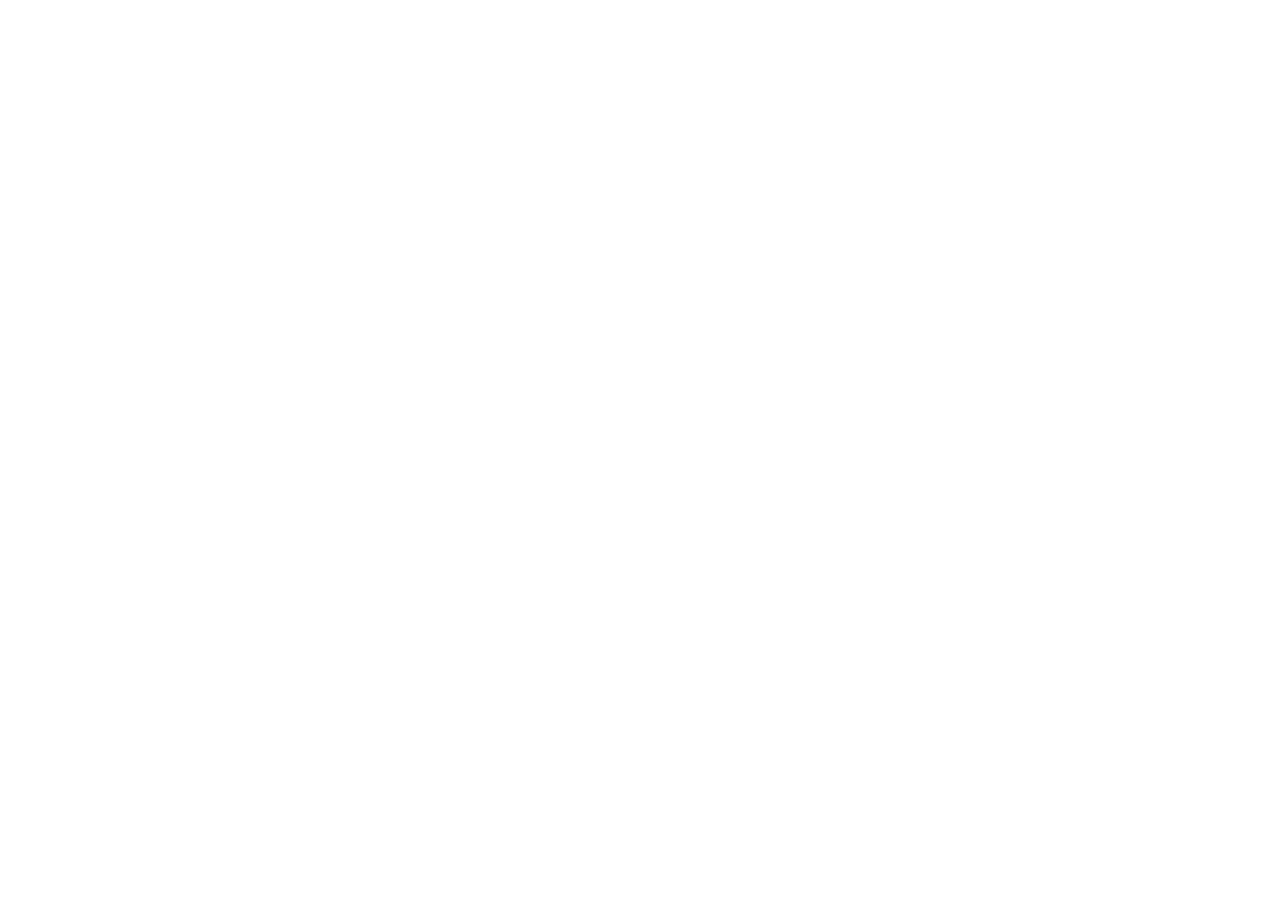
==== day-3/exercise-two/index.html @ 15313296 "add: adding some folder structure" ====
<!DOCTYPE html>
<html lang="en">
  <head>
    <meta charset="UTF-8" />
    <meta name="viewport" content="width=device-width, initial-scale=1.0" />
    <title>Prada</title>

    <!-- Import google fonts -->
    <link rel="preconnect" href="https://fonts.googleapis.com" />
    <link rel="preconnect" href="https://fonts.gstatic.com" crossorigin />
    <link
      href="https://fonts.googleapis.com/css2?family=Open+Sans:ital,wght@0,300..800;1,300..800&display=swap"
      rel="stylesheet"
    />
  </head>
  <body></body>
</html>
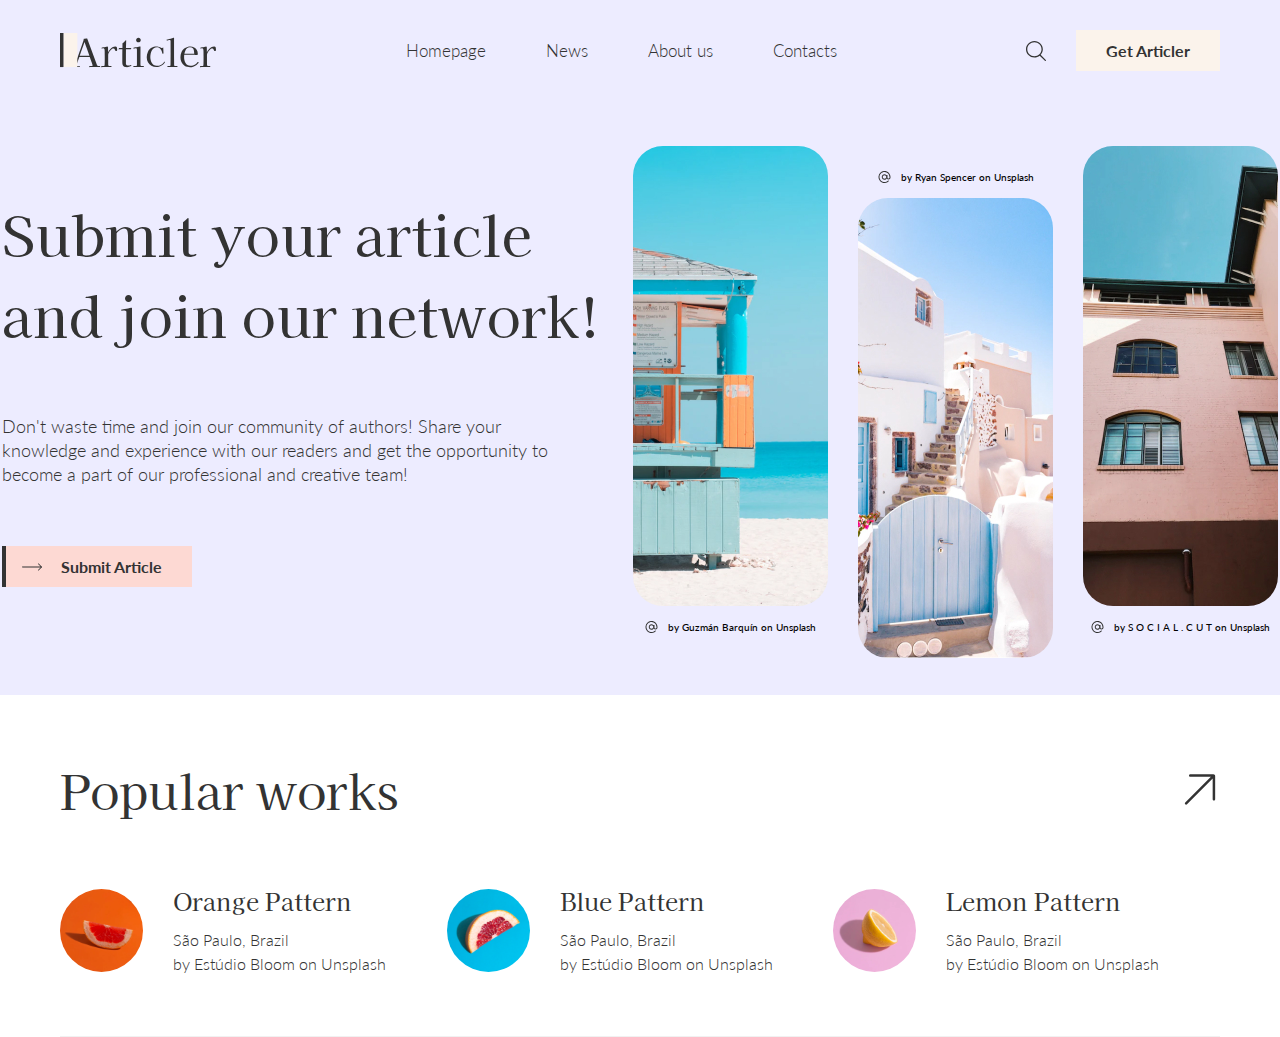
==== commit 54b6f64c: "add: adding layouting for popular works" ====
--- a/day-3/exercise-two/index.html
+++ b/day-3/exercise-two/index.html
@@ -3,15 +3,146 @@
   <head>
     <meta charset="UTF-8" />
     <meta name="viewport" content="width=device-width, initial-scale=1.0" />
-    <title>Prada</title>
+    <title>Articler</title>
+    <link rel="icon" type="image/x-icon" href="./assets/images/logo.svg" />
 
     <!-- Import google fonts -->
+    <!-- Lato Font -->
     <link rel="preconnect" href="https://fonts.googleapis.com" />
     <link rel="preconnect" href="https://fonts.gstatic.com" crossorigin />
     <link
-      href="https://fonts.googleapis.com/css2?family=Open+Sans:ital,wght@0,300..800;1,300..800&display=swap"
+      href="https://fonts.googleapis.com/css2?family=Lato:wght@100;300;400;700;900&display=swap"
       rel="stylesheet"
     />
+    <!-- Kaisei Decol font -->
+    <link rel="preconnect" href="https://fonts.googleapis.com" />
+    <link rel="preconnect" href="https://fonts.gstatic.com" crossorigin />
+    <link
+      href="https://fonts.googleapis.com/css2?family=Kaisei+Decol:wght@400;700&display=swap"
+      rel="stylesheet"
+    />
+
+    <!-- Import style css -->
+    <link rel="stylesheet" href="./styles/general.css" />
+    <link rel="stylesheet" href="./styles/header.css" />
+    <link rel="stylesheet" href="./styles/hero.css" />
+    <link rel="stylesheet" href="./styles/popular-works.css" />
   </head>
-  <body></body>
+  <body>
+    <header>
+      <nav class="header-navigation">
+        <img
+          class="header-logo"
+          src="./assets/images/logo.svg"
+          alt="Logo image"
+        />
+        <div class="header-menu">
+          <a href="#">Homepage</a>
+          <a href="#">News</a>
+          <a href="#">About us</a>
+          <a href="#">Contacts</a>
+        </div>
+        <div class="header-action">
+          <img src="./assets/icons/search.svg" alt="search icon" />
+          <button>Get Articler</button>
+        </div>
+      </nav>
+    </header>
+    <main>
+      <section class="hero">
+        <div class="hero-container-left">
+          <h1>Submit your article and join our network!</h1>
+          <p>
+            Don't waste time and join our community of authors! Share your
+            knowledge and experience with our readers and get the opportunity to
+            become a part of our professional and creative team!
+          </p>
+          <div class="hero-cta">
+            <img src="./assets/icons/right-arrow.svg" alt="right arrow icon" />
+            <button>Submit Article</button>
+          </div>
+        </div>
+        <div class="hero-container-right">
+          <div class="hero-image">
+            <img
+              class="img-display"
+              src="./assets/images/hero-img-1.jpg"
+              alt="hero image 1"
+            />
+            <div class="img-author">
+              <img src="./assets/icons/at.svg" alt="@ icon" />
+              <span>by Guzmán Barquín on Unsplash</span>
+            </div>
+          </div>
+          <div class="hero-image">
+            <img
+              class="img-display"
+              src="./assets/images/hero-img-2.jpg"
+              alt="hero image 2"
+            />
+            <div class="img-author">
+              <img src="./assets/icons/at.svg" alt="@ icon" />
+              <span>by Ryan Spencer on Unsplash</span>
+            </div>
+          </div>
+          <div class="hero-image">
+            <img
+              class="img-display"
+              src="./assets/images/hero-img-3.jpg"
+              alt="hero image 3"
+            />
+            <div class="img-author">
+              <img src="./assets/icons/at.svg" alt="@ icon" />
+              <span> by S O C I A L . C U T on Unsplash</span>
+            </div>
+          </div>
+        </div>
+      </section>
+      <section class="popular-work">
+        <div class="header-title">
+          <h1>Popular works</h1>
+          <img
+            src="./assets/icons/up-right-arrow.svg"
+            alt="up right arrow icon"
+          />
+        </div>
+        <div class="header-type">
+          <div class="type">
+            <img
+              src="./assets/icons/orange-pattern.svg"
+              alt="orange pattern image"
+            />
+            <div class="type-description">
+              <h1>Orange Pattern</h1>
+              <span>São Paulo, Brazil</span>
+              <span>by Estúdio Bloom on Unsplash</span>
+            </div>
+          </div>
+          <div class="type">
+            <img
+              src="./assets/icons/blue-pattern.svg"
+              alt="blue pattern image"
+            />
+            <div class="type-description">
+              <h1>Blue Pattern</h1>
+              <span>São Paulo, Brazil</span>
+              <span>by Estúdio Bloom on Unsplash</span>
+            </div>
+          </div>
+          <div class="type">
+            <img
+              src="./assets/icons/lemon-pattern.svg"
+              alt="lemon pattern image"
+            />
+            <div class="type-description">
+              <h1>Lemon Pattern</h1>
+              <span>São Paulo, Brazil</span>
+              <span>by Estúdio Bloom on Unsplash</span>
+            </div>
+          </div>
+        </div>
+        <div class="divider"></div>
+      </section>
+    </main>
+  </body>
 </html>
--- a/day-3/exercise-two/styles/general.css
+++ b/day-3/exercise-two/styles/general.css
@@ -0,0 +1,11 @@
+body {
+  margin: 0;
+  padding: 0;
+}
+
+h1,
+p,
+span {
+  padding: 0;
+  margin: 0;
+}
--- a/day-3/exercise-two/styles/header.css
+++ b/day-3/exercise-two/styles/header.css
@@ -0,0 +1,60 @@
+header {
+  background-color: #edecff;
+}
+
+.header-navigation {
+  display: flex;
+  flex-direction: row;
+  justify-content: space-between;
+  align-items: center;
+
+  padding: 30px 60px;
+}
+
+.header-menu {
+  display: flex;
+  align-items: center;
+  column-gap: 60px;
+}
+
+.header-menu a {
+  font-family: Lato;
+  font-size: 17px;
+  font-weight: 300;
+  line-height: 19px;
+  color: #333333;
+  text-decoration: none;
+}
+
+.header-menu a:hover {
+  font-weight: 400;
+}
+
+.header-action {
+  display: flex;
+  align-items: center;
+  column-gap: 30px;
+}
+
+.header-action img {
+  height: 20px;
+  width: 20px;
+  cursor: pointer;
+}
+
+.header-action button {
+  font-family: Lato;
+  font-weight: 700;
+  font-size: 16px;
+  line-height: 19px;
+  text-align: center;
+  color: #333333;
+  padding: 11px 30px;
+  background-color: #fbf3eb;
+  border: none;
+  cursor: pointer;
+}
+
+.header-action button:hover {
+  background-color: rgba(253, 219, 219, 0.9);
+}
--- a/day-3/exercise-two/styles/hero.css
+++ b/day-3/exercise-two/styles/hero.css
@@ -0,0 +1,102 @@
+.hero {
+  display: flex;
+  align-items: center;
+  justify-content: space-evenly;
+  column-gap: 30px;
+  background-color: #edecff;
+  padding: 20px 0 37px 0;
+}
+
+.hero-container-left {
+  display: flex;
+  flex-direction: column;
+  row-gap: 60px;
+  column-gap: 60px;
+}
+
+.hero-container-left h1 {
+  font-family: Kaisei Decol;
+  width: 600px;
+  font-size: 56px;
+  font-weight: 400;
+  line-height: 81px;
+  color: #333333;
+}
+
+.hero-container-left p {
+  width: 550px;
+  font-family: Lato;
+  font-weight: 300;
+  font-size: 18px;
+  line-height: 24px;
+  color: #333333;
+}
+
+.hero-cta button {
+  font-family: Lato;
+  font-size: 16px;
+  line-height: 19px;
+  font-weight: 700;
+  color: #333333;
+  padding: 11px 30px 11px 55px;
+  background-color: #fdd9d3;
+  border: none;
+  border-left: 4px solid #333333;
+  cursor: pointer;
+}
+
+.hero-cta button:hover {
+  background-color: rgba(253, 219, 219, 0.9);
+}
+
+.hero-cta {
+  position: relative;
+}
+
+.hero-cta img {
+  position: absolute;
+  top: 11px;
+  left: 20px;
+
+  height: 20px;
+  width: 20px;
+}
+
+.hero-container-right {
+  display: flex;
+  align-items: center;
+  column-gap: 30px;
+}
+
+.hero-image {
+  display: flex;
+  flex-direction: column;
+  row-gap: 15px;
+}
+
+.hero-image .img-display {
+  width: 195px;
+  height: 460px;
+  object-fit: cover;
+  border-radius: 30px;
+}
+
+.hero-image .img-author {
+  font-family: Lato;
+  font-weight: 500;
+  font-size: 10px;
+  line-height: 12px;
+
+  display: flex;
+  align-items: center;
+  justify-content: center;
+  column-gap: 10px;
+}
+
+.hero-image:nth-child(even) {
+  display: flex;
+  align-items: center;
+  flex-direction: column-reverse;
+  margin-top: 50px;
+  column-gap: 30px;
+}
--- a/day-3/exercise-two/styles/popular-works.css
+++ b/day-3/exercise-two/styles/popular-works.css
@@ -0,0 +1,61 @@
+.popular-work {
+  display: flex;
+  flex-direction: column;
+  row-gap: 60px;
+}
+
+.header-title {
+  display: flex;
+  justify-content: space-between;
+  margin: 60px 60px 0 60px;
+}
+
+.header-title h1 {
+  font-family: Kaisei Decol;
+  font-size: 48px;
+  font-weight: 400;
+  line-height: 69px;
+  color: #333333;
+}
+
+.header-type {
+  margin: 0 60px;
+  display: grid;
+  align-items: center;
+  grid-template-columns: repeat(3, 1fr);
+}
+
+.header-type .type {
+  display: flex;
+  flex-direction: row;
+  align-items: center;
+  column-gap: 30px;
+}
+
+.type-description {
+  display: flex;
+  flex-direction: column;
+  align-items: start;
+}
+
+.type-description h1 {
+  font-family: Kaisei Decol;
+  font-size: 24px;
+  font-weight: 400;
+  line-height: 34px;
+  color: #333333;
+  margin-bottom: 10px;
+}
+
+.type-description span {
+  font-family: Lato;
+  font-size: 16px;
+  font-weight: 300;
+  line-height: 24px;
+  color: #333333;
+}
+
+.divider {
+  border-top: 1px solid #f1f1f1;
+  margin: 0 60px;
+}
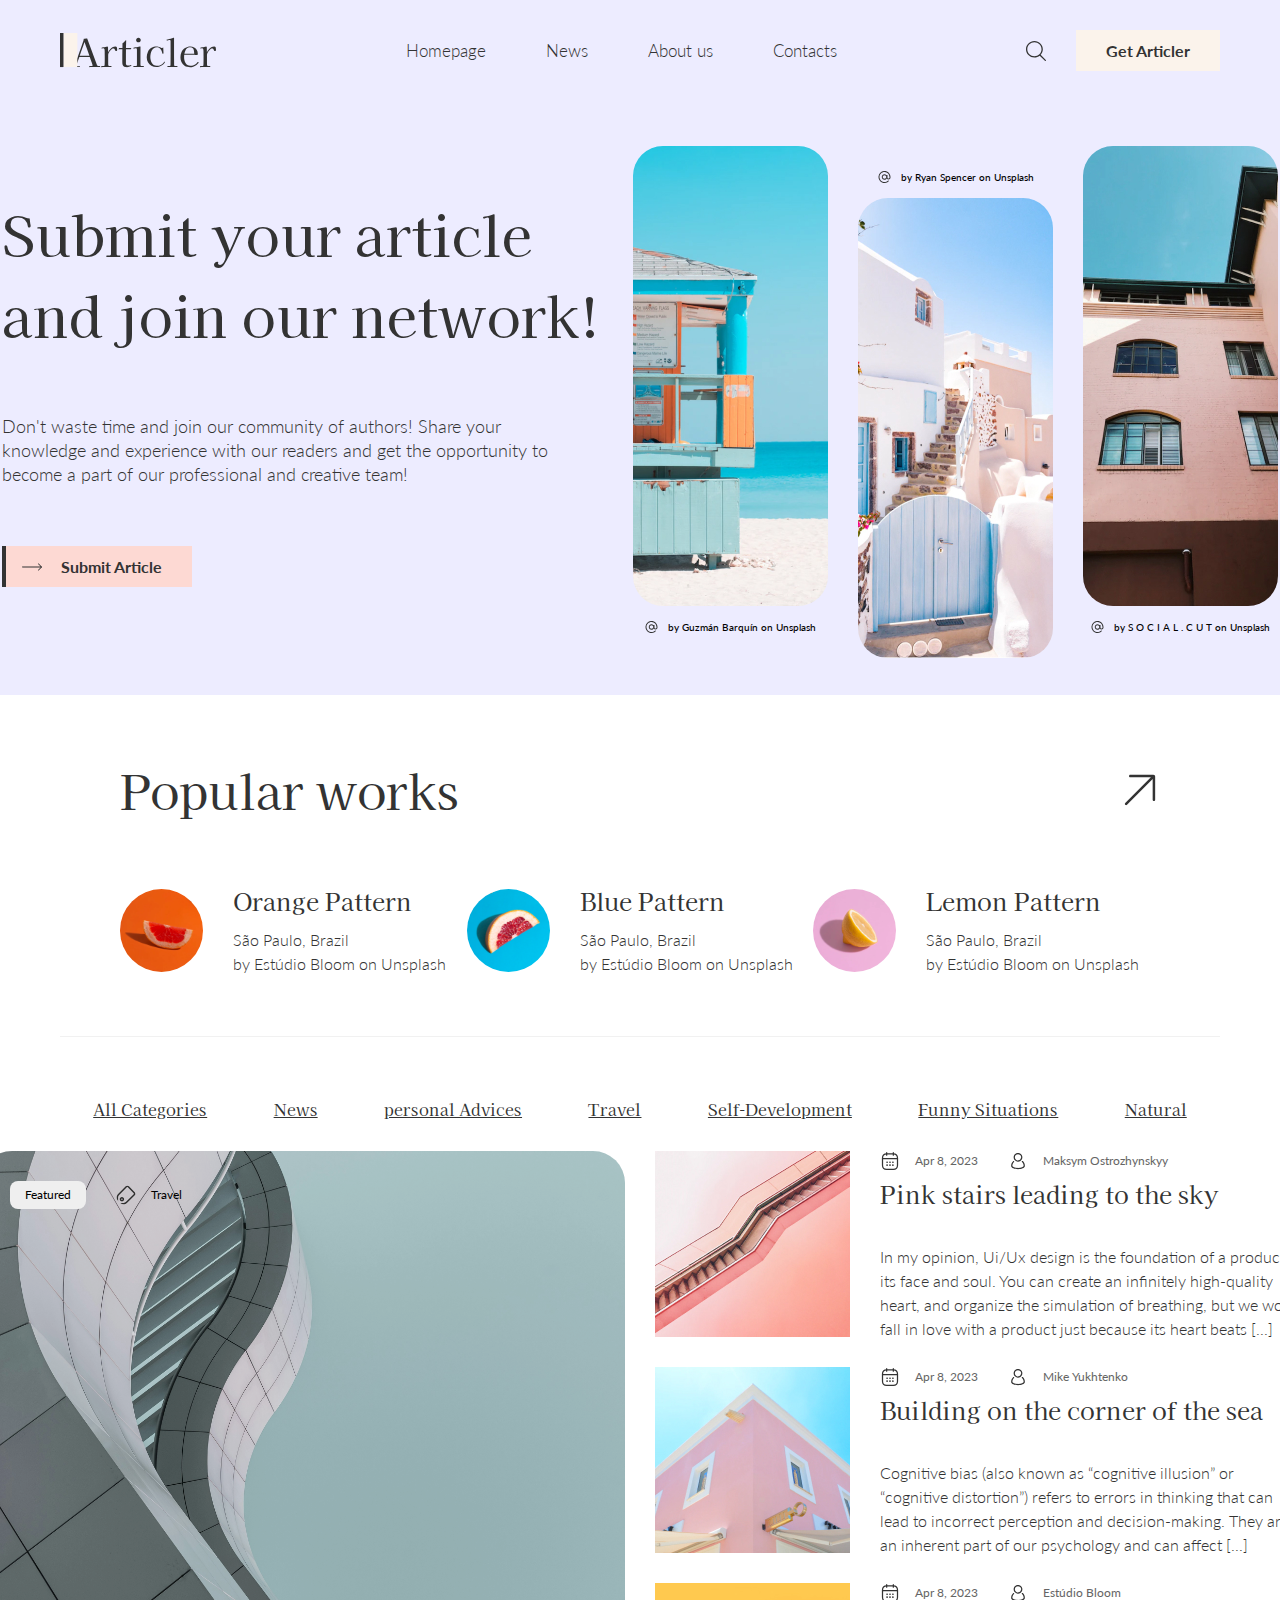
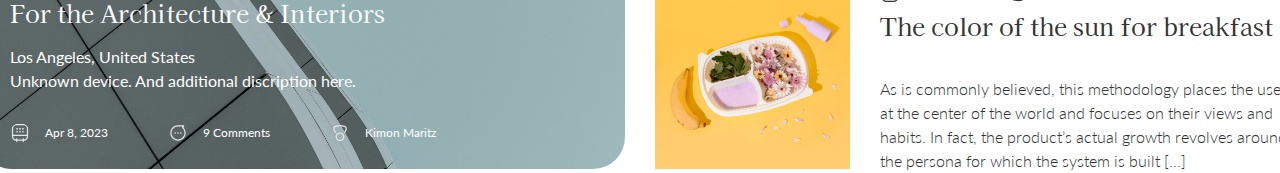
==== commit d8936022: "add: add new layout for popular works" ====
--- a/day-3/exercise-two/index.html
+++ b/day-3/exercise-two/index.html
@@ -27,6 +27,7 @@
     <link rel="stylesheet" href="./styles/header.css" />
     <link rel="stylesheet" href="./styles/hero.css" />
     <link rel="stylesheet" href="./styles/popular-works.css" />
+    <link rel="stylesheet" href="./styles/articles.css" />
   </head>
   <body>
     <header>
@@ -142,6 +143,170 @@
           </div>
         </div>
         <div class="divider"></div>
+        <div class="articles-categories">
+          <nav class="article-navigation">
+            <a href="#">All Categories</a>
+            <a href="#">News</a>
+            <a href="#">personal Advices</a>
+            <a href="#">Travel</a>
+            <a href="#">Self-Development</a>
+            <a href="#">Funny Situations</a>
+            <a href="#">Natural</a>
+          </nav>
+          <div class="main-article-wrapper">
+            <div class="article-details">
+              <img
+                src="./assets/images/main-article-img.jpg"
+                alt="article image"
+              />
+              <div class="article-tag">
+                <button class="tag-active">Featured</button>
+                <div class="tag-nonactive">
+                  <img src="./assets/icons/tag.svg" alt="tag icon" />
+                  <span>Travel</span>
+                </div>
+              </div>
+              <div class="article-info">
+                <div class="top">
+                  <h1>For the Architecture & Interiors</h1>
+                </div>
+                <div class="middle">
+                  <p>Los Angeles, United States</p>
+                  <p>Unknown device. And additional discription here.</p>
+                </div>
+                <div class="bottom">
+                  <div class="date-info">
+                    <img
+                      src="./assets/icons/calendar.svg"
+                      alt="calendar icon"
+                    />
+                    <span>Apr 8, 2023</span>
+                  </div>
+                  <div class="comments-info">
+                    <img src="./assets/icons/comment.svg" alt="comment icon" />
+                    <span>9 Comments</span>
+                  </div>
+                  <div class="author-info">
+                    <img src="./assets/icons/account.svg" alt="account icon" />
+                    <span>Kimon Maritz</span>
+                  </div>
+                </div>
+              </div>
+            </div>
+
+            <!-- Grid article lists -->
+            <div class="article-grid-lists">
+              <div class="article-grid">
+                <div class="article-grid-img">
+                  <img
+                    src="./assets/images/grid-list-1.jpg"
+                    alt="grid image 1"
+                  />
+                </div>
+                <div class="article-grid-details">
+                  <div class="top">
+                    <div class="top-info">
+                      <div class="top-info-date">
+                        <img
+                          src="./assets/icons/calendar-black.svg"
+                          alt="calendar black icon"
+                        />
+                        <span>Apr 8, 2023</span>
+                      </div>
+                      <div class="top-info-author">
+                        <img
+                          src="./assets/icons/account-black.svg"
+                          alt="account black icon"
+                        />
+                        <span>Maksym Ostrozhynskyy</span>
+                      </div>
+                    </div>
+                    <h1>Pink stairs leading to the sky</h1>
+                  </div>
+                  <p class="bottom">
+                    In my opinion, Ui/Ux design is the foundation of a product,
+                    its face and soul. You can create an infinitely high-quality
+                    heart, and organize the simulation of breathing, but we
+                    won’t fall in love with a product just because its heart
+                    beats [...]
+                  </p>
+                </div>
+              </div>
+
+              <div class="article-grid">
+                <div class="article-grid-img">
+                  <img
+                    src="./assets/images/grid-list-2.jpg"
+                    alt="grid image 2"
+                  />
+                </div>
+                <div class="article-grid-details">
+                  <div class="top">
+                    <div class="top-info">
+                      <div class="top-info-date">
+                        <img
+                          src="./assets/icons/calendar-black.svg"
+                          alt="calendar black icon"
+                        />
+                        <span>Apr 8, 2023</span>
+                      </div>
+                      <div class="top-info-author">
+                        <img
+                          src="./assets/icons/account-black.svg"
+                          alt="account black icon"
+                        />
+                        <span>Mike Yukhtenko</span>
+                      </div>
+                    </div>
+                    <h1>Building on the corner of the sea</h1>
+                  </div>
+                  <p class="bottom">
+                    Cognitive bias (also known as “cognitive illusion” or
+                    “cognitive distortion”) refers to errors in thinking that
+                    can lead to incorrect perception and decision-making. They
+                    are an inherent part of our psychology and can affect [...]
+                  </p>
+                </div>
+              </div>
+
+              <div class="article-grid">
+                <div class="article-grid-img">
+                  <img
+                    src="./assets/images/grid-list-3.jpg"
+                    alt="grid image 3"
+                  />
+                </div>
+                <div class="article-grid-details">
+                  <div class="top">
+                    <div class="top-info">
+                      <div class="top-info-date">
+                        <img
+                          src="./assets/icons/calendar-black.svg"
+                          alt="calendar black icon"
+                        />
+                        <span>Apr 8, 2023</span>
+                      </div>
+                      <div class="top-info-author">
+                        <img
+                          src="./assets/icons/account-black.svg"
+                          alt="account black icon"
+                        />
+                        <span>Estúdio Bloom</span>
+                      </div>
+                    </div>
+                    <h1>The color of the sun for breakfast</h1>
+                  </div>
+                  <p class="bottom">
+                    As is commonly believed, this methodology places the user at
+                    the center of the world and focuses on their views and
+                    habits. In fact, the product’s actual growth revolves around
+                    the persona for which the system is built [...]
+                  </p>
+                </div>
+              </div>
+            </div>
+          </div>
+        </div>
       </section>
     </main>
   </body>
--- a/day-3/exercise-two/styles/popular-works.css
+++ b/day-3/exercise-two/styles/popular-works.css
@@ -6,8 +6,9 @@
 
 .header-title {
   display: flex;
+  align-items: center;
   justify-content: space-between;
-  margin: 60px 60px 0 60px;
+  margin: 60px 120px 0 120px;
 }
 
 .header-title h1 {
@@ -23,6 +24,7 @@
   display: grid;
   align-items: center;
   grid-template-columns: repeat(3, 1fr);
+  margin: 0 120px;
 }
 
 .header-type .type {
--- a/day-3/exercise-two/styles/articles.css
+++ b/day-3/exercise-two/styles/articles.css
@@ -0,0 +1,219 @@
+.articles-categories {
+  display: flex;
+  flex-direction: column;
+  align-items: center;
+  row-gap: 30px;
+  margin: 0 60px;
+}
+
+.article-navigation {
+  width: 100%;
+  display: flex;
+  justify-content: space-around;
+  align-items: center;
+}
+
+.article-navigation a {
+  font-family: Kaisei Decol;
+  font-size: 16px;
+  font-weight: 400;
+  line-height: 24px;
+  color: #333333;
+  text-decoration: underline;
+}
+
+/* Main article section */
+.main-article-wrapper {
+  position: relative;
+
+  display: grid;
+  grid-template-columns: repeat(2, 1fr);
+  column-gap: 30px;
+}
+
+.article-details img {
+  height: 618px;
+  width: 645px;
+  object-fit: cover;
+  border-radius: 32px;
+  filter: brightness(90%);
+
+  -webkit-transform: scale(-1);
+  transform: scale(-1);
+}
+
+.article-tag {
+  position: absolute;
+  top: 30px;
+  left: 30px;
+
+  display: flex;
+  align-items: center;
+  justify-content: start;
+  column-gap: 30px;
+}
+
+.tag-active {
+  font-family: Lato;
+  font-size: 12px;
+  line-height: 18px;
+  font-weight: 400;
+  color: #000000;
+  padding: 5px 15px;
+  border-radius: 8px;
+  border: none;
+}
+
+.tag-nonactive {
+  display: flex;
+  align-items: center;
+  justify-content: center;
+  column-gap: 15px;
+}
+
+.tag-nonactive img {
+  height: 20px;
+  width: 20px;
+}
+
+.tag-nonactive span {
+  font-family: Lato;
+  font-size: 12px;
+  line-height: 18px;
+  font-weight: 400;
+  color: #000000;
+}
+
+.article-tag img {
+  height: 20px;
+  width: 20px;
+}
+
+/* article info */
+.article-info {
+  position: absolute;
+  bottom: 30px;
+  left: 30px;
+
+  display: flex;
+  flex-direction: column;
+}
+
+.top h1 {
+  font-family: Kaisei Decol;
+  font-size: 24px;
+  font-weight: 400;
+  line-height: 34px;
+  color: #ffffff;
+}
+
+.middle {
+  margin: 15px 0 30px 0;
+}
+
+.middle p {
+  font-family: Lato;
+  font-size: 16px;
+  font-weight: 400;
+  line-height: 24px;
+  color: #ffffff;
+}
+
+.bottom {
+  display: flex;
+  align-items: center;
+  justify-content: start;
+  column-gap: 60px;
+
+  font-family: Lato;
+  font-size: 12px;
+  line-height: 18px;
+  font-weight: 400;
+  color: #ffffff;
+}
+
+.date-info,
+.comments-info,
+.author-info {
+  display: flex;
+  align-items: center;
+  justify-content: center;
+  column-gap: 15px;
+}
+
+.bottom img {
+  height: 20px;
+  width: 20px;
+}
+
+/* article grid lists */
+.article-grid-lists {
+  display: flex;
+  flex-direction: column;
+  align-items: start;
+  justify-content: space-between;
+}
+
+.article-grid {
+  display: flex;
+  column-gap: 30px;
+  align-items: center;
+  justify-content: center;
+}
+
+.article-grid-details {
+  height: 100%;
+  display: flex;
+  flex-direction: column;
+  align-items: flex-start;
+  justify-content: space-between;
+}
+
+.article-grid-details .top {
+  display: flex;
+  flex-direction: column;
+  justify-content: start;
+  row-gap: 6px;
+}
+
+.article-grid-details .top h1 {
+  font-family: Kaisei Decol;
+  font-size: 24px;
+  font-weight: 400;
+  line-height: 34px;
+  color: #333333;
+}
+
+.top-info {
+  display: flex;
+  align-items: center;
+  justify-content: start;
+  column-gap: 30px;
+}
+
+.top-info img {
+  color: #000000;
+}
+
+.top-info-date,
+.top-info-author {
+  display: flex;
+  align-items: center;
+  justify-content: center;
+  column-gap: 15px;
+
+  font-family: Lato;
+  font-size: 12px;
+  font-weight: 400;
+  line-height: 18px;
+  color: #656565;
+}
+
+.article-grid-details .bottom {
+  font-family: Lato;
+  font-size: 16px;
+  line-height: 24px;
+  font-weight: 300;
+  color: #333333;
+  width: 420px;
+}
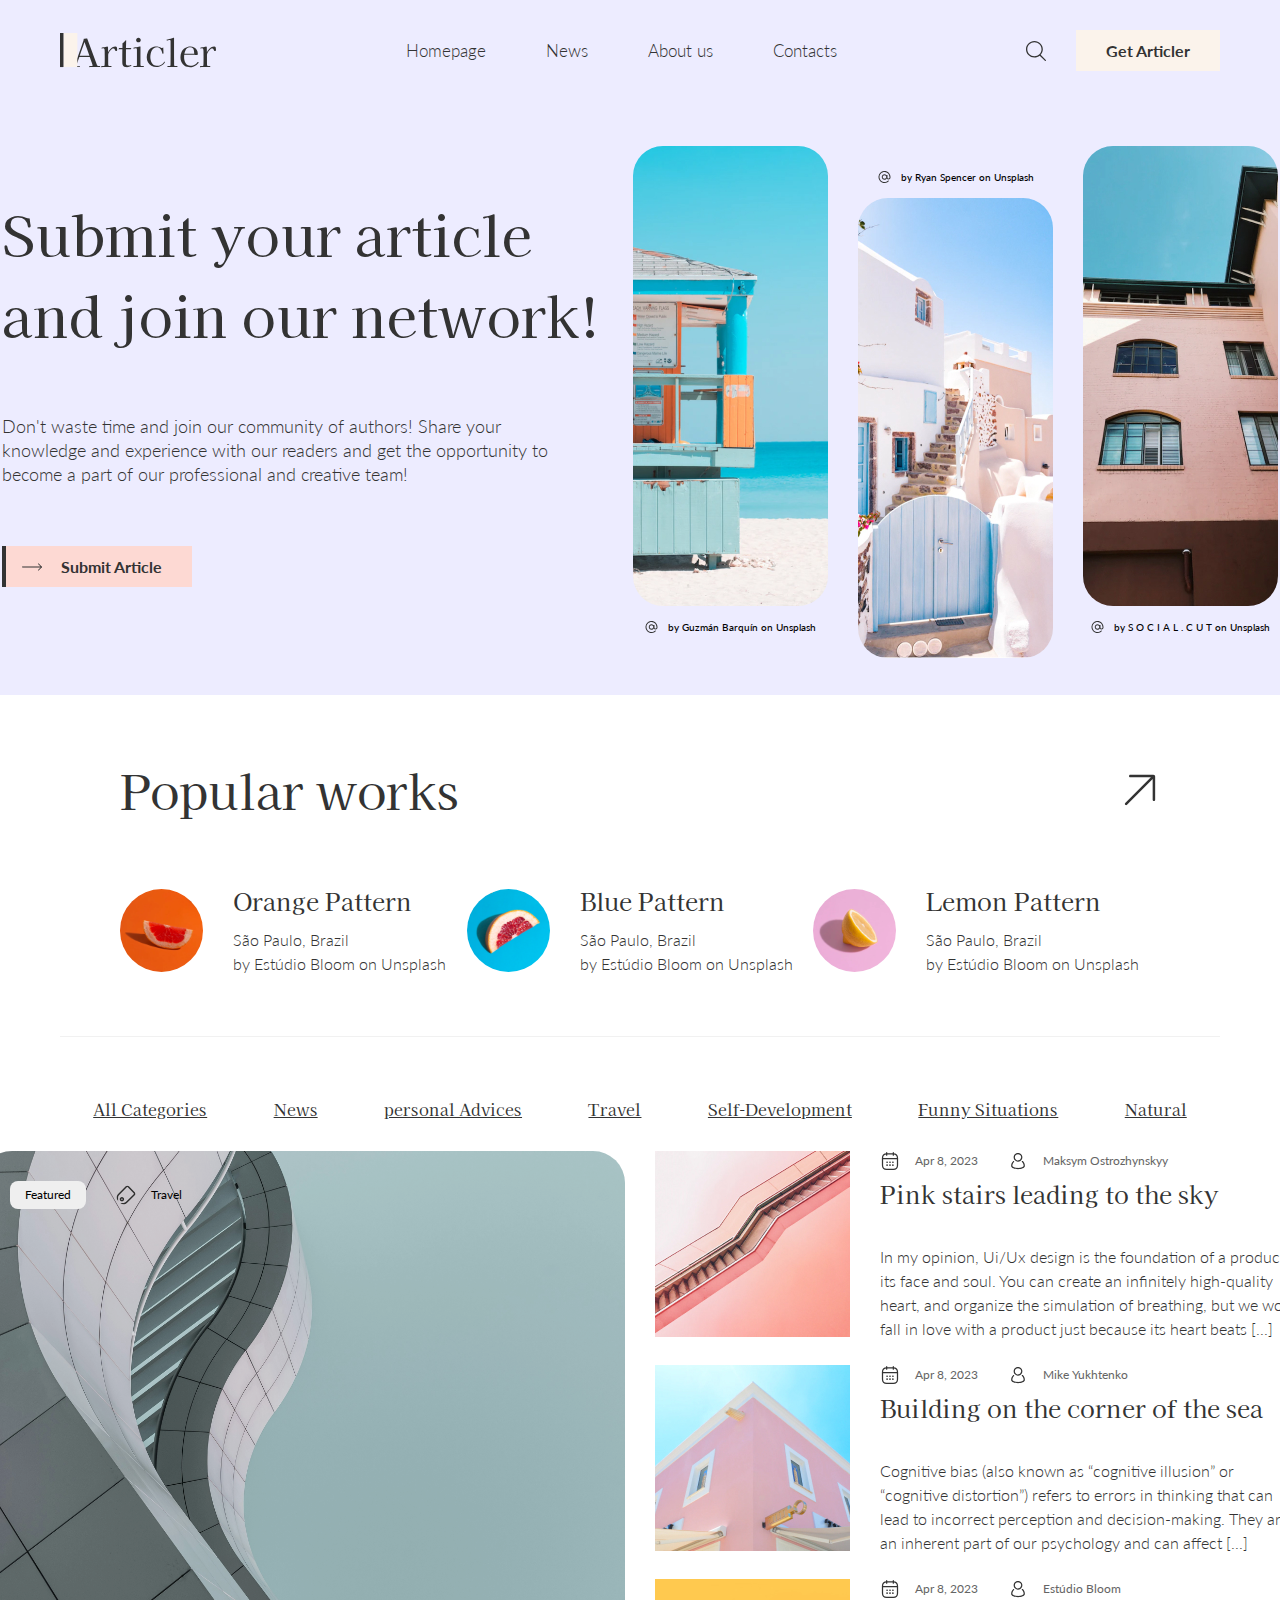
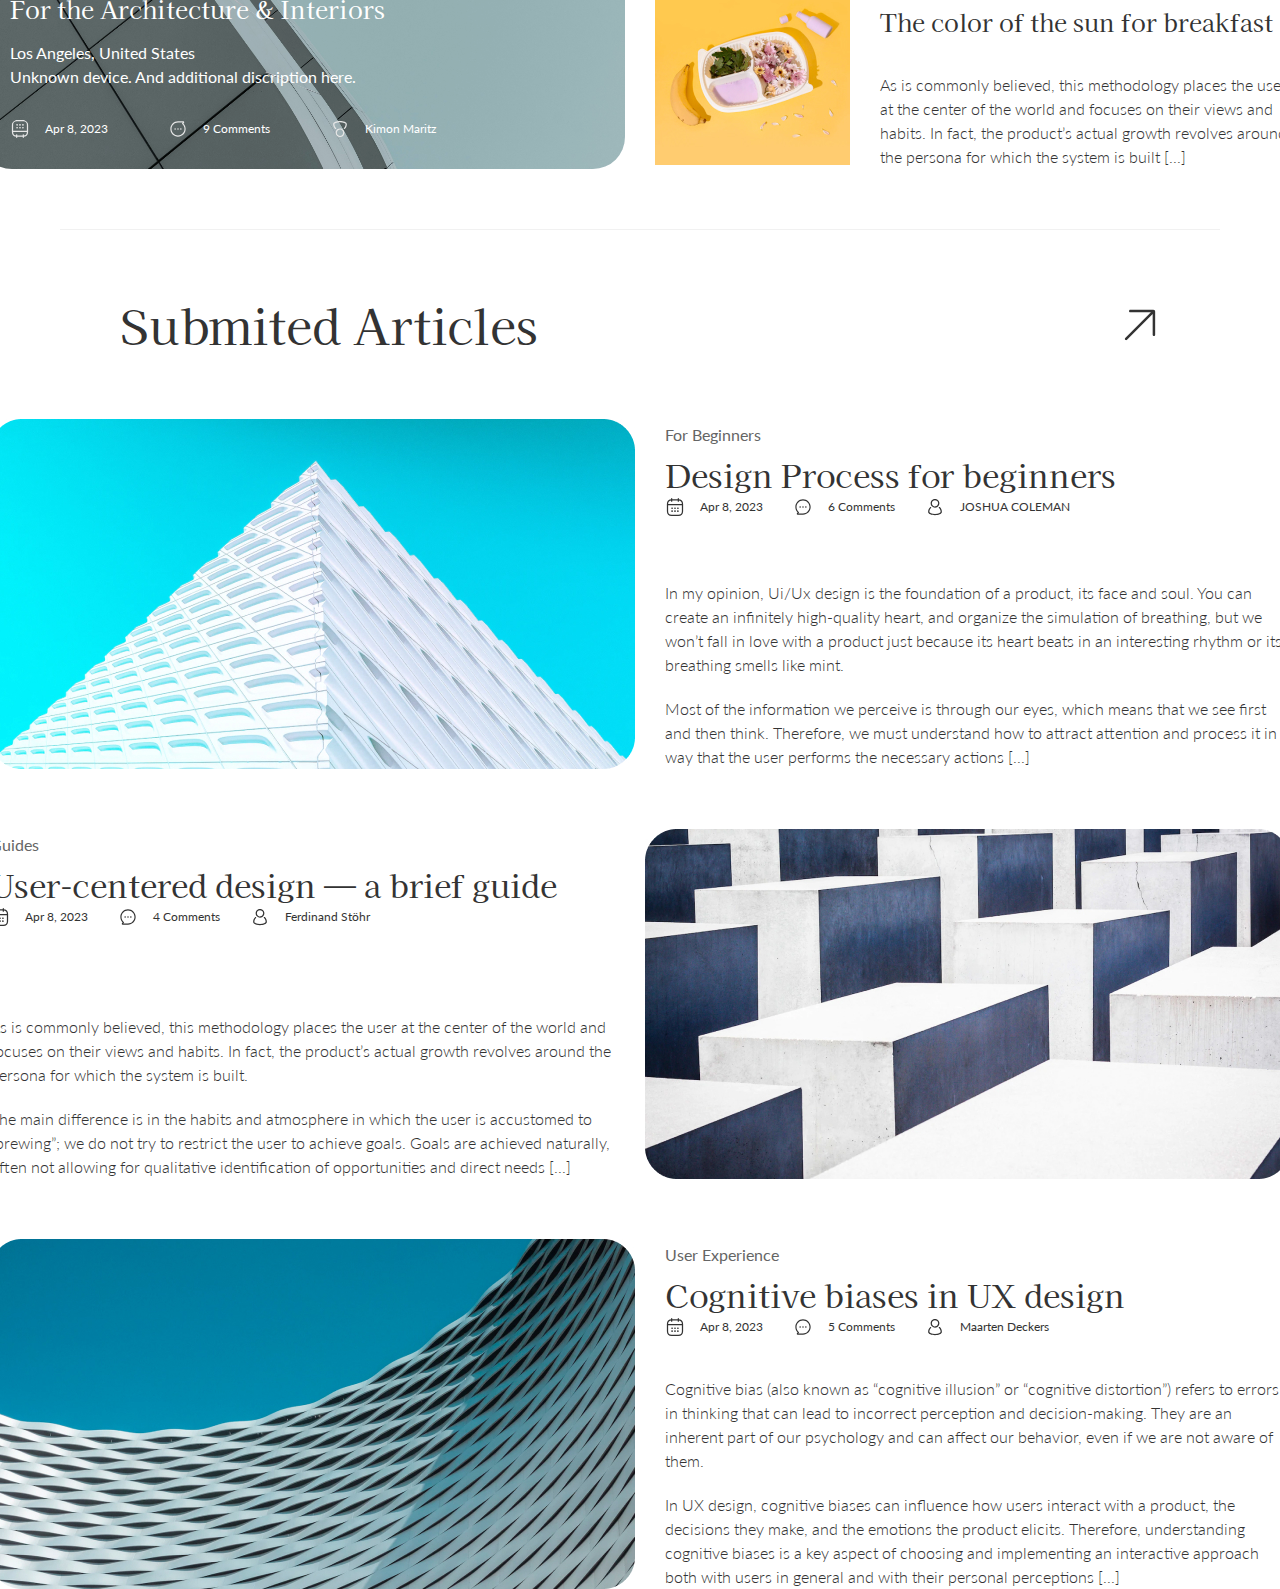
==== commit 00467e76: "add: adding submited articles layout" ====
--- a/day-3/exercise-two/index.html
+++ b/day-3/exercise-two/index.html
@@ -28,6 +28,7 @@
     <link rel="stylesheet" href="./styles/hero.css" />
     <link rel="stylesheet" href="./styles/popular-works.css" />
     <link rel="stylesheet" href="./styles/articles.css" />
+    <link rel="stylesheet" href="./styles/submited-articles.css" />
   </head>
   <body>
     <header>
@@ -307,6 +308,177 @@
             </div>
           </div>
         </div>
+
+        <!-- divider -->
+        <div class="divider"></div>
+      </section>
+
+      <!-- submited articles section -->
+      <section class="submited-articles">
+        <div class="submited-header">
+          <h1>Submited Articles</h1>
+          <img
+            src="./assets/icons/up-right-arrow.svg"
+            alt="up right arrow icon"
+          />
+        </div>
+        <div class="submited-articles-wrapper">
+          <div class="submited-grid-lists">
+            <img
+              class="submited-img"
+              src="./assets/images/big-card-image-2.jpg"
+              alt="big card img 1"
+            />
+            <div class="submited-grid-details-wrapper">
+              <div class="grid-details">
+                <span>For Beginners</span>
+                <h1>Design Process for beginners</h1>
+                <div class="grid-info">
+                  <div class="info-date">
+                    <img
+                      src="./assets/icons/calendar-black.svg"
+                      alt="calendar icon"
+                    />
+                    <span>Apr 8, 2023</span>
+                  </div>
+                  <div class="info-comments">
+                    <img
+                      src="./assets/icons/comment-black.svg"
+                      alt="calendar icon"
+                    />
+                    <span>6 Comments</span>
+                  </div>
+                  <div class="info-author">
+                    <img
+                      src="./assets/icons/account-black.svg"
+                      alt="calendar icon"
+                    />
+                    <span>JOSHUA COLEMAN</span>
+                  </div>
+                </div>
+              </div>
+              <div class="grid-description">
+                <p>
+                  In my opinion, Ui/Ux design is the foundation of a product,
+                  its face and soul. You can create an infinitely high-quality
+                  heart, and organize the simulation of breathing, but we won’t
+                  fall in love with a product just because its heart beats in an
+                  interesting rhythm or its breathing smells like mint.
+                </p>
+                <p>
+                  Most of the information we perceive is through our eyes, which
+                  means that we see first and then think. Therefore, we must
+                  understand how to attract attention and process it in a way
+                  that the user performs the necessary actions [...]
+                </p>
+              </div>
+            </div>
+          </div>
+          <div class="submited-grid-lists">
+            <img
+              class="submited-img"
+              src="./assets/images/big-card-image-3.jpg"
+              alt="big card img 2"
+            />
+            <div class="submited-grid-details-wrapper">
+              <div class="grid-details">
+                <span>Guides</span>
+                <h1>User-centered design — a brief guide</h1>
+                <div class="grid-info">
+                  <div class="info-date">
+                    <img
+                      src="./assets/icons/calendar-black.svg"
+                      alt="calendar icon"
+                    />
+                    <span>Apr 8, 2023</span>
+                  </div>
+                  <div class="info-comments">
+                    <img
+                      src="./assets/icons/comment-black.svg"
+                      alt="calendar icon"
+                    />
+                    <span>4 Comments</span>
+                  </div>
+                  <div class="info-author">
+                    <img
+                      src="./assets/icons/account-black.svg"
+                      alt="calendar icon"
+                    />
+                    <span>Ferdinand Stöhr</span>
+                  </div>
+                </div>
+              </div>
+              <div class="grid-description">
+                <p>
+                  As is commonly believed, this methodology places the user at
+                  the center of the world and focuses on their views and habits.
+                  In fact, the product’s actual growth revolves around the
+                  persona for which the system is built.
+                </p>
+                <p>
+                  The main difference is in the habits and atmosphere in which
+                  the user is accustomed to “brewing”; we do not try to restrict
+                  the user to achieve goals. Goals are achieved naturally, often
+                  not allowing for qualitative identification of opportunities
+                  and direct needs [...]
+                </p>
+              </div>
+            </div>
+          </div>
+          <div class="submited-grid-lists">
+            <img
+              class="submited-img"
+              src="./assets/images/big-card-image-4.jpg"
+              alt="big card img 3"
+            />
+            <div class="submited-grid-details-wrapper">
+              <div class="grid-details">
+                <span>User Experience</span>
+                <h1>Cognitive biases in UX design</h1>
+                <div class="grid-info">
+                  <div class="info-date">
+                    <img
+                      src="./assets/icons/calendar-black.svg"
+                      alt="calendar icon"
+                    />
+                    <span>Apr 8, 2023</span>
+                  </div>
+                  <div class="info-comments">
+                    <img
+                      src="./assets/icons/comment-black.svg"
+                      alt="calendar icon"
+                    />
+                    <span>5 Comments</span>
+                  </div>
+                  <div class="info-author">
+                    <img
+                      src="./assets/icons/account-black.svg"
+                      alt="calendar icon"
+                    />
+                    <span>Maarten Deckers</span>
+                  </div>
+                </div>
+              </div>
+              <div class="grid-description">
+                <p>
+                  Cognitive bias (also known as “cognitive illusion” or
+                  “cognitive distortion”) refers to errors in thinking that can
+                  lead to incorrect perception and decision-making. They are an
+                  inherent part of our psychology and can affect our behavior,
+                  even if we are not aware of them.
+                </p>
+                <p>
+                  In UX design, cognitive biases can influence how users
+                  interact with a product, the decisions they make, and the
+                  emotions the product elicits. Therefore, understanding
+                  cognitive biases is a key aspect of choosing and implementing
+                  an interactive approach both with users in general and with
+                  their personal perceptions [...]
+                </p>
+              </div>
+            </div>
+          </div>
+        </div>
       </section>
     </main>
   </body>
--- a/day-3/exercise-two/styles/articles.css
+++ b/day-3/exercise-two/styles/articles.css
@@ -24,11 +24,15 @@
 
 /* Main article section */
 .main-article-wrapper {
-  position: relative;
-
   display: grid;
   grid-template-columns: repeat(2, 1fr);
   column-gap: 30px;
+}
+
+.article-details {
+  position: relative;
+  display: flex;
+  justify-content: end;
 }
 
 .article-details img {
@@ -49,7 +53,7 @@
 
   display: flex;
   align-items: center;
-  justify-content: start;
+  justify-content: end;
   column-gap: 30px;
 }
 
--- a/day-3/exercise-two/styles/submited-articles.css
+++ b/day-3/exercise-two/styles/submited-articles.css
@@ -0,0 +1,122 @@
+.submited-articles {
+  display: flex;
+  flex-direction: column;
+  row-gap: 60px;
+}
+
+.submited-header {
+  display: flex;
+  align-items: center;
+  justify-content: space-between;
+  margin: 60px 120px 0 120px;
+}
+
+.submited-header h1 {
+  font-family: Kaisei Decol;
+  font-size: 48px;
+  font-weight: 400;
+  line-height: 69px;
+  color: #333333;
+}
+
+/* submited articles wrapper */
+.submited-articles-wrapper {
+  display: flex;
+  flex-direction: column;
+  align-items: center;
+  justify-content: space-evenly;
+  column-gap: 30px;
+  row-gap: 60px;
+}
+
+.submited-grid-lists {
+  display: grid;
+  grid-template-columns: repeat(2, 1fr);
+  grid-auto-flow: dense;
+  column-gap: 30px;
+}
+
+.submited-grid-lists:nth-child(even) {
+  display: flex;
+  flex-direction: row-reverse;
+}
+
+.submited-img {
+  width: 645px;
+  height: 350px;
+  object-fit: cover;
+}
+
+.grid-description {
+  display: flex;
+  flex-direction: column;
+  align-items: start;
+  row-gap: 20px;
+
+  width: 625px;
+  font-family: Lato;
+  font-size: 16px;
+  font-weight: 300;
+  line-height: 24px;
+  color: #333333;
+}
+
+.submited-grid-details-wrapper {
+  display: flex;
+  flex-direction: column;
+  align-items: start;
+  justify-content: space-between;
+}
+
+.grid-details span {
+  font-family: Lato;
+  font-size: 16px;
+  font-weight: 400;
+  line-height: 32px;
+  color: #656565;
+}
+
+.grid-details h1 {
+  font-family: Kaisei Decol;
+  font-size: 32px;
+  font-weight: 400;
+  line-height: 46px;
+  color: #333333;
+}
+
+.grid-info {
+  column-gap: 30px;
+}
+
+.grid-details .grid-info {
+  display: flex;
+  align-items: center;
+  justify-content: start;
+  margin-bottom: 10px;
+}
+
+.grid-info .info-date,
+.grid-info .info-comments,
+.grid-info .info-author {
+  display: flex;
+  align-items: center;
+  justify-content: center;
+  column-gap: 15px;
+}
+
+.grid-info .info-date img,
+.grid-info .info-comments img,
+.grid-info .info-author img {
+  height: 20px;
+  width: 20px;
+}
+
+.grid-info .info-date span,
+.grid-info .info-comments span,
+.grid-info .info-author span {
+  font-family: Lato;
+  font-size: 12px;
+  font-weight: 400;
+  line-height: 18px;
+  color: #333333;
+}
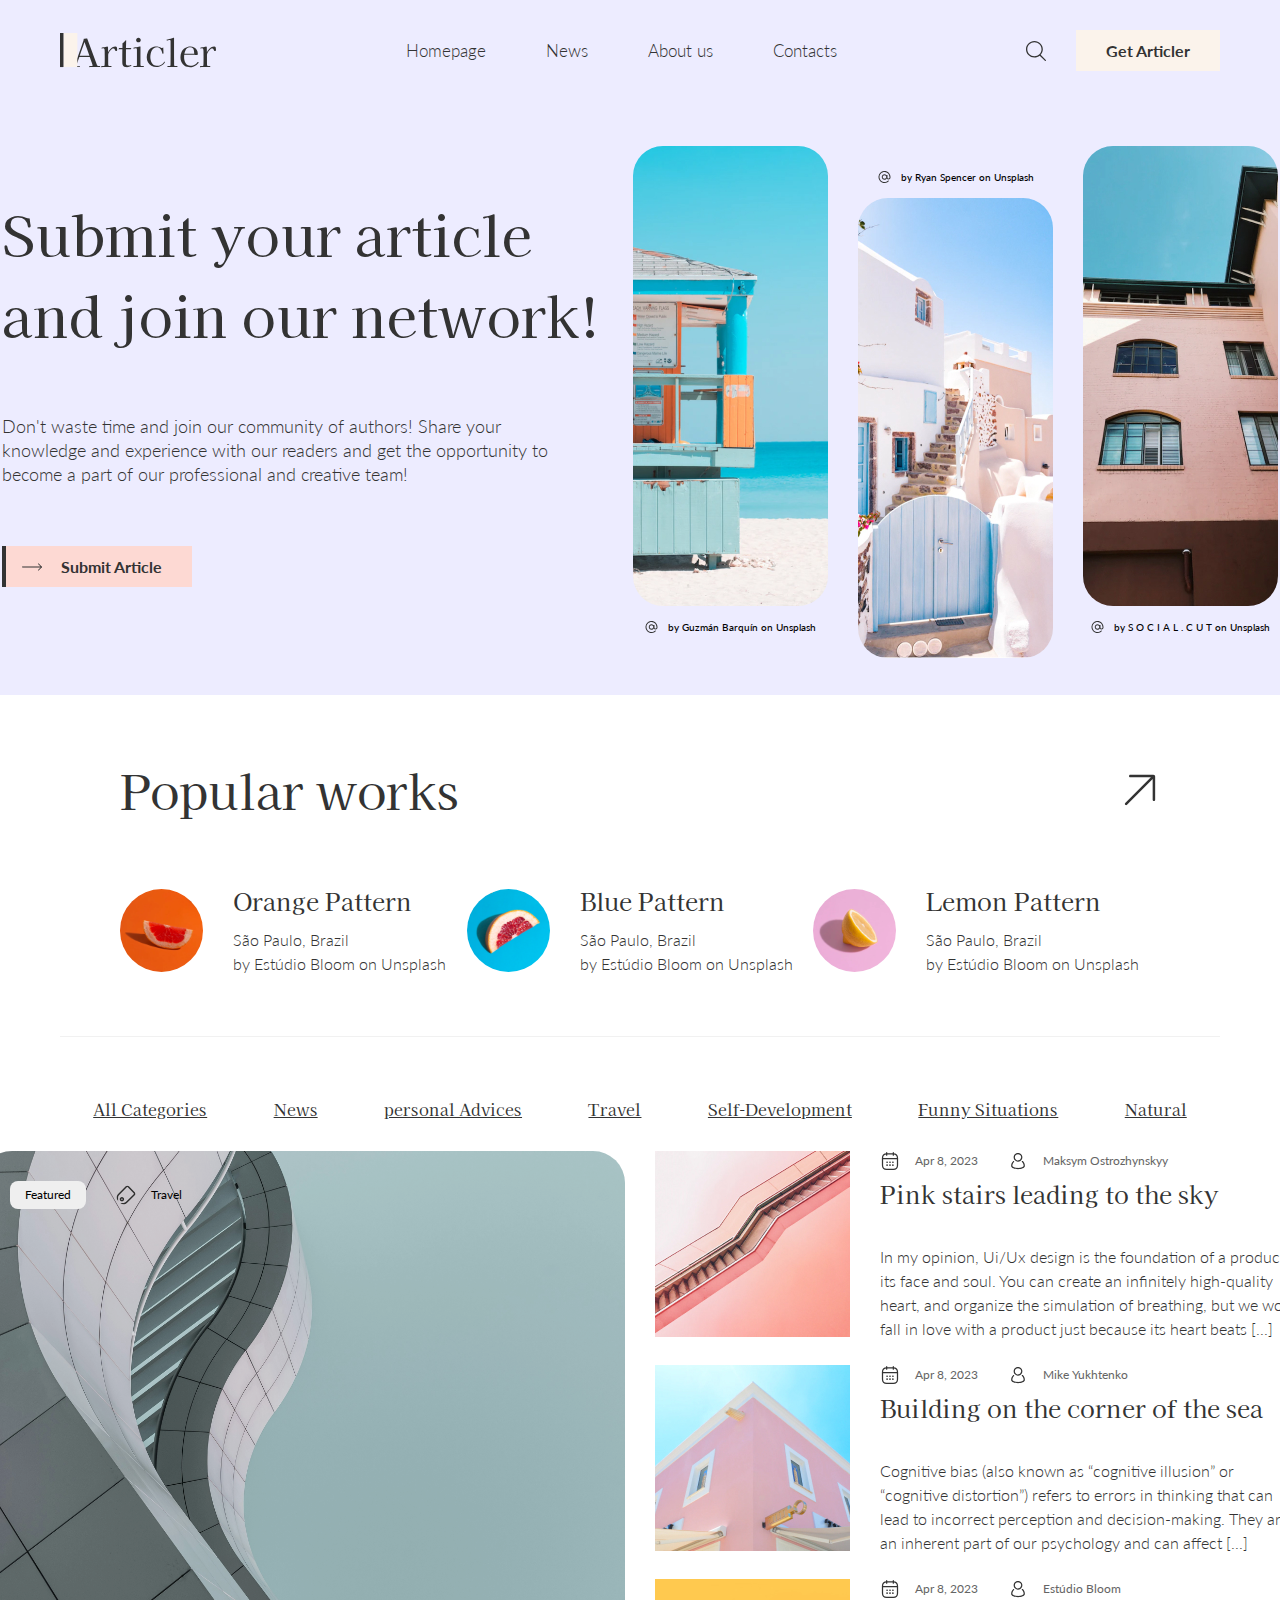
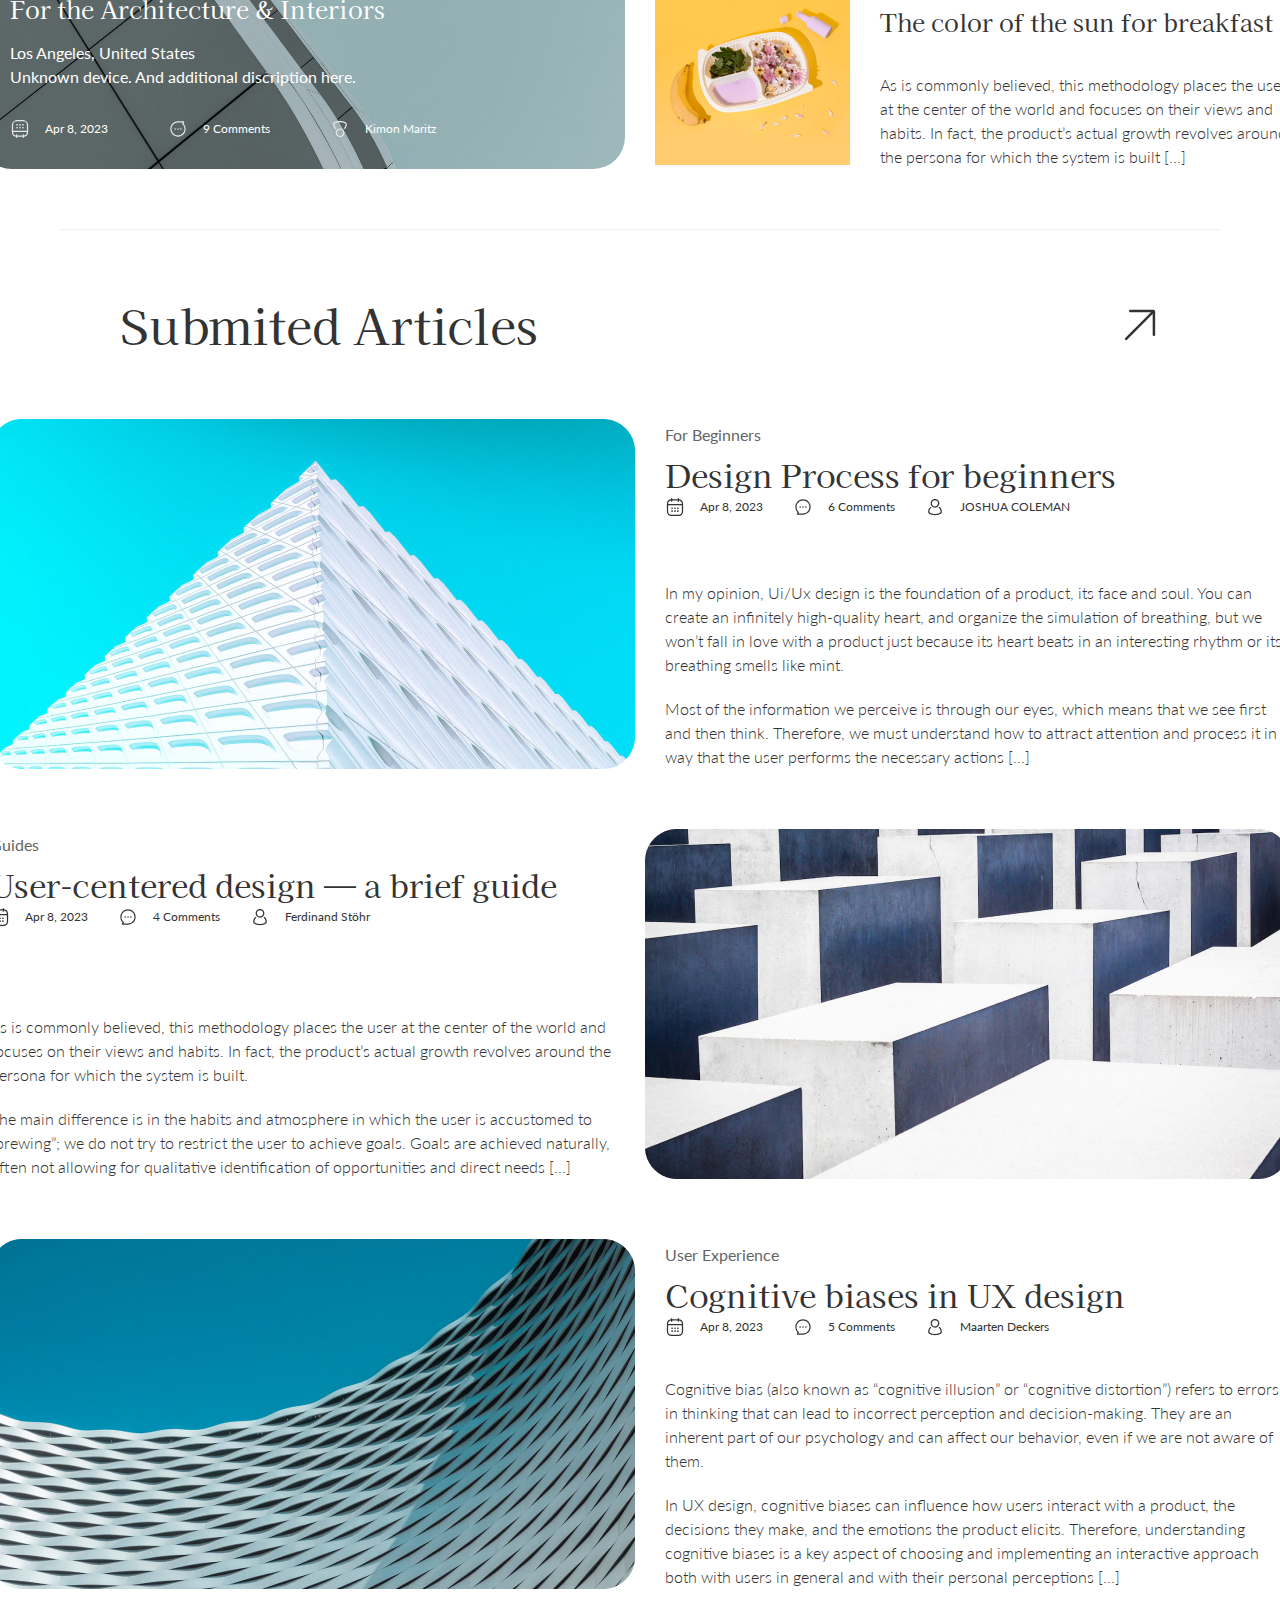
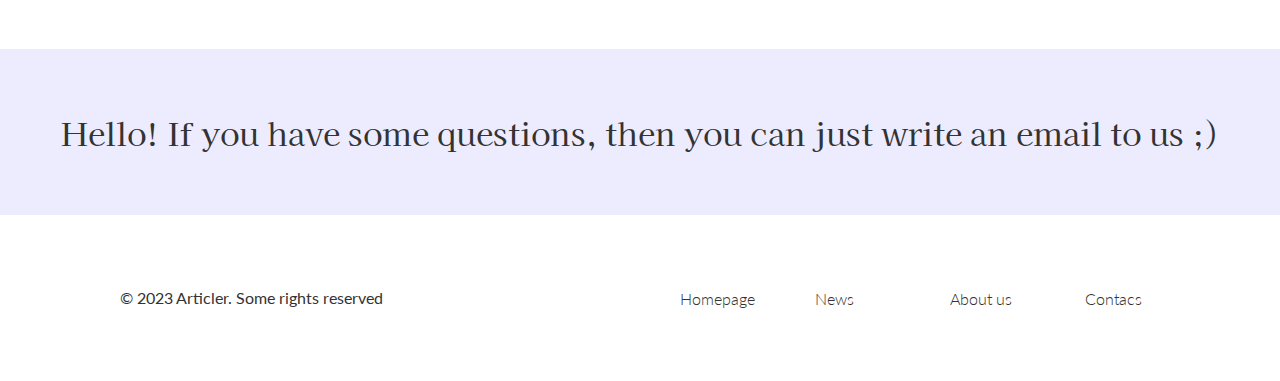
==== commit ac3443f9: "add: add new footer layout" ====
--- a/day-3/exercise-two/index.html
+++ b/day-3/exercise-two/index.html
@@ -29,6 +29,8 @@
     <link rel="stylesheet" href="./styles/popular-works.css" />
     <link rel="stylesheet" href="./styles/articles.css" />
     <link rel="stylesheet" href="./styles/submited-articles.css" />
+    <link rel="stylesheet" href="./styles/question.css" />
+    <link rel="stylesheet" href="./styles/footer.css" />
   </head>
   <body>
     <header>
@@ -480,6 +482,23 @@
           </div>
         </div>
       </section>
+      <section class="question-section">
+        <h1>
+          Hello! If you have some questions, then you can just write an email to
+          us ;)
+        </h1>
+      </section>
     </main>
+    <footer>
+      <div class="footer-trademark">
+        <span>© 2023 Articler. Some rights reserved </span>
+      </div>
+      <div class="footer-navigation">
+        <a href="#">Homepage</a>
+        <a href="#">News</a>
+        <a href="#">About us</a>
+        <a href="#">Contacs</a>
+      </div>
+    </footer>
   </body>
 </html>
--- a/day-3/exercise-two/styles/question.css
+++ b/day-3/exercise-two/styles/question.css
@@ -0,0 +1,16 @@
+.question-section {
+  height: 166px;
+  background-color: #edecff;
+  display: flex;
+  justify-content: center;
+  align-items: center;
+  margin: 60px 0 0 0;
+}
+
+.question-section h1 {
+  font-family: Kaisei Decol;
+  font-size: 32px;
+  line-height: 46px;
+  font-weight: 400;
+  color: #333333;
+}
--- a/day-3/exercise-two/styles/footer.css
+++ b/day-3/exercise-two/styles/footer.css
@@ -0,0 +1,36 @@
+footer {
+  height: 166px;
+  display: flex;
+  align-items: center;
+  justify-content: space-between;
+  margin: 0 120px;
+}
+
+.footer-trademark span {
+  font-family: Lato;
+  font-size: 16px;
+  font-weight: 400;
+  line-height: 19px;
+  color: #333333;
+}
+
+.footer-navigation {
+  display: grid;
+  grid-template-columns: repeat(4, 1fr);
+  align-items: center;
+  column-gap: 60px;
+}
+
+.footer-navigation a {
+  text-decoration: none;
+  font-family: Lato;
+  font-size: 16px;
+  font-weight: 300;
+  line-height: 19px;
+  color: #333333;
+  cursor: pointer;
+}
+
+.footer-navigation a:hover {
+  font-weight: 400;
+}
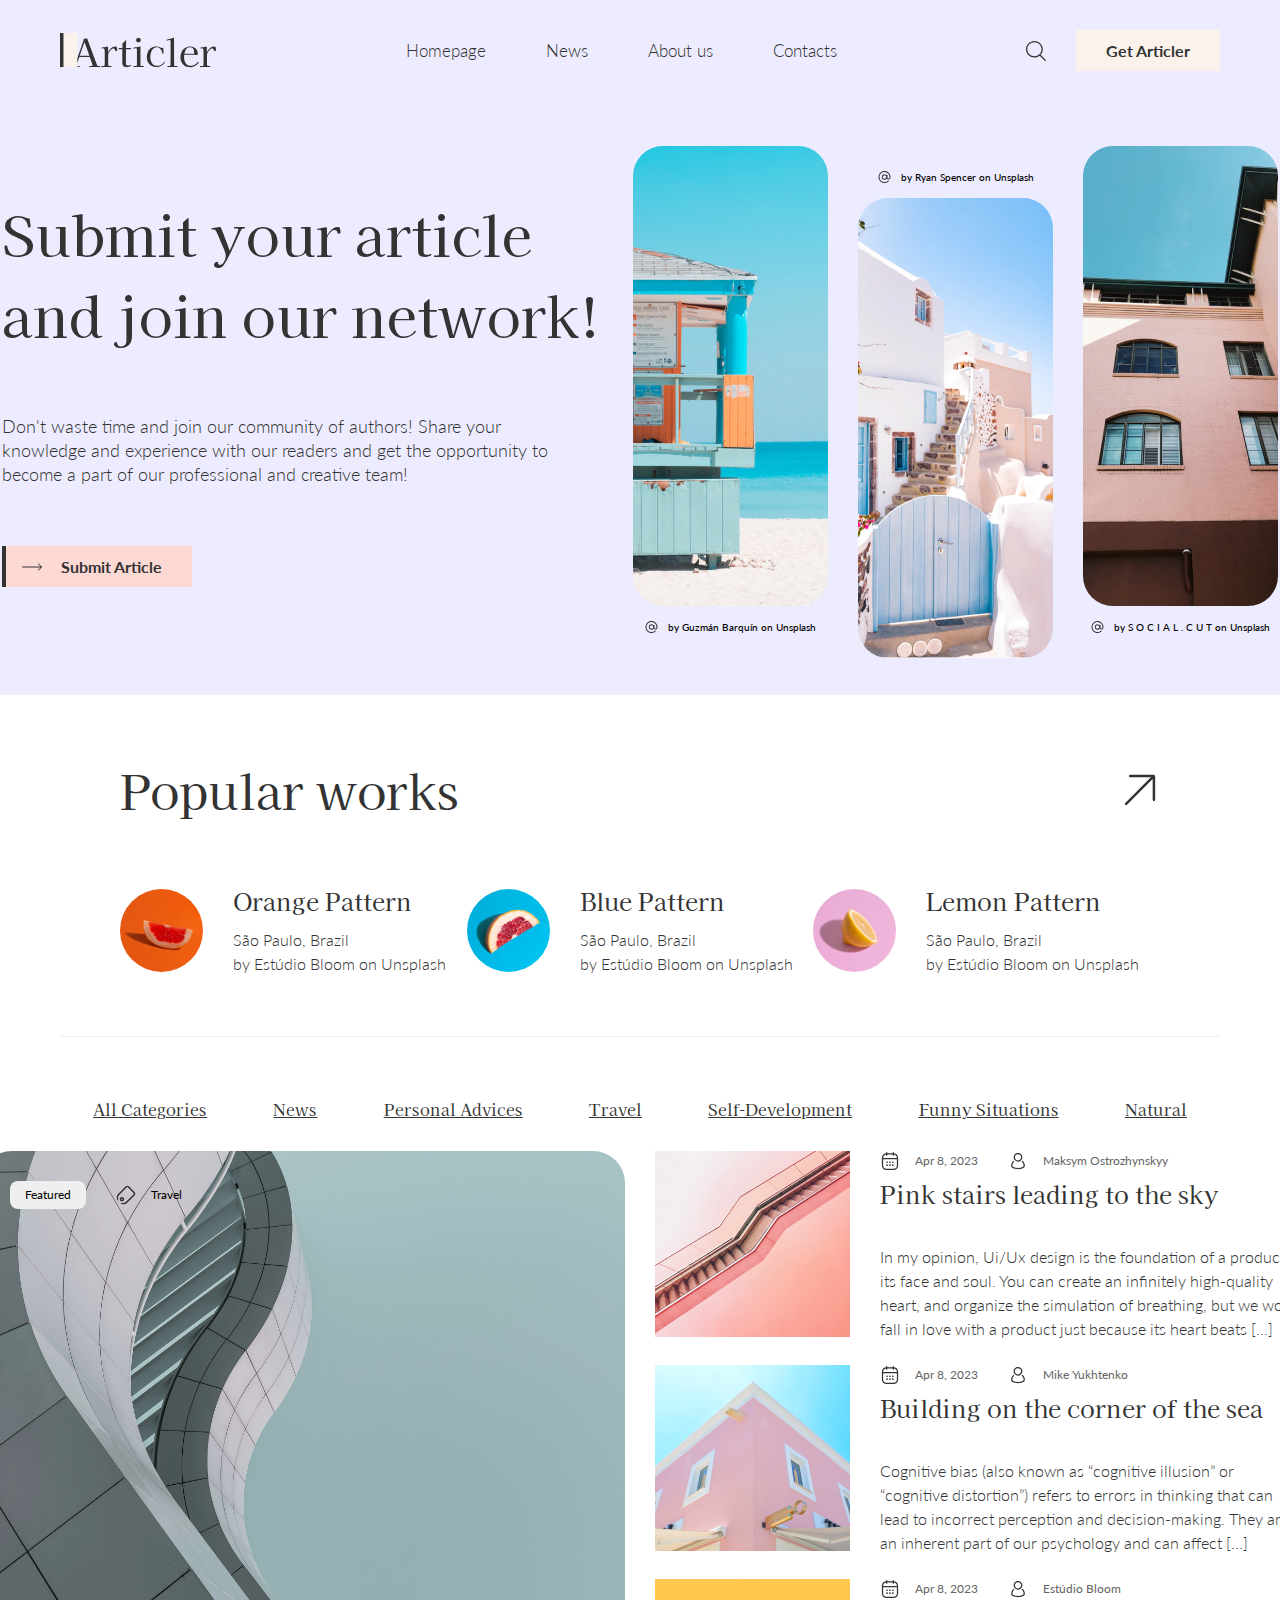
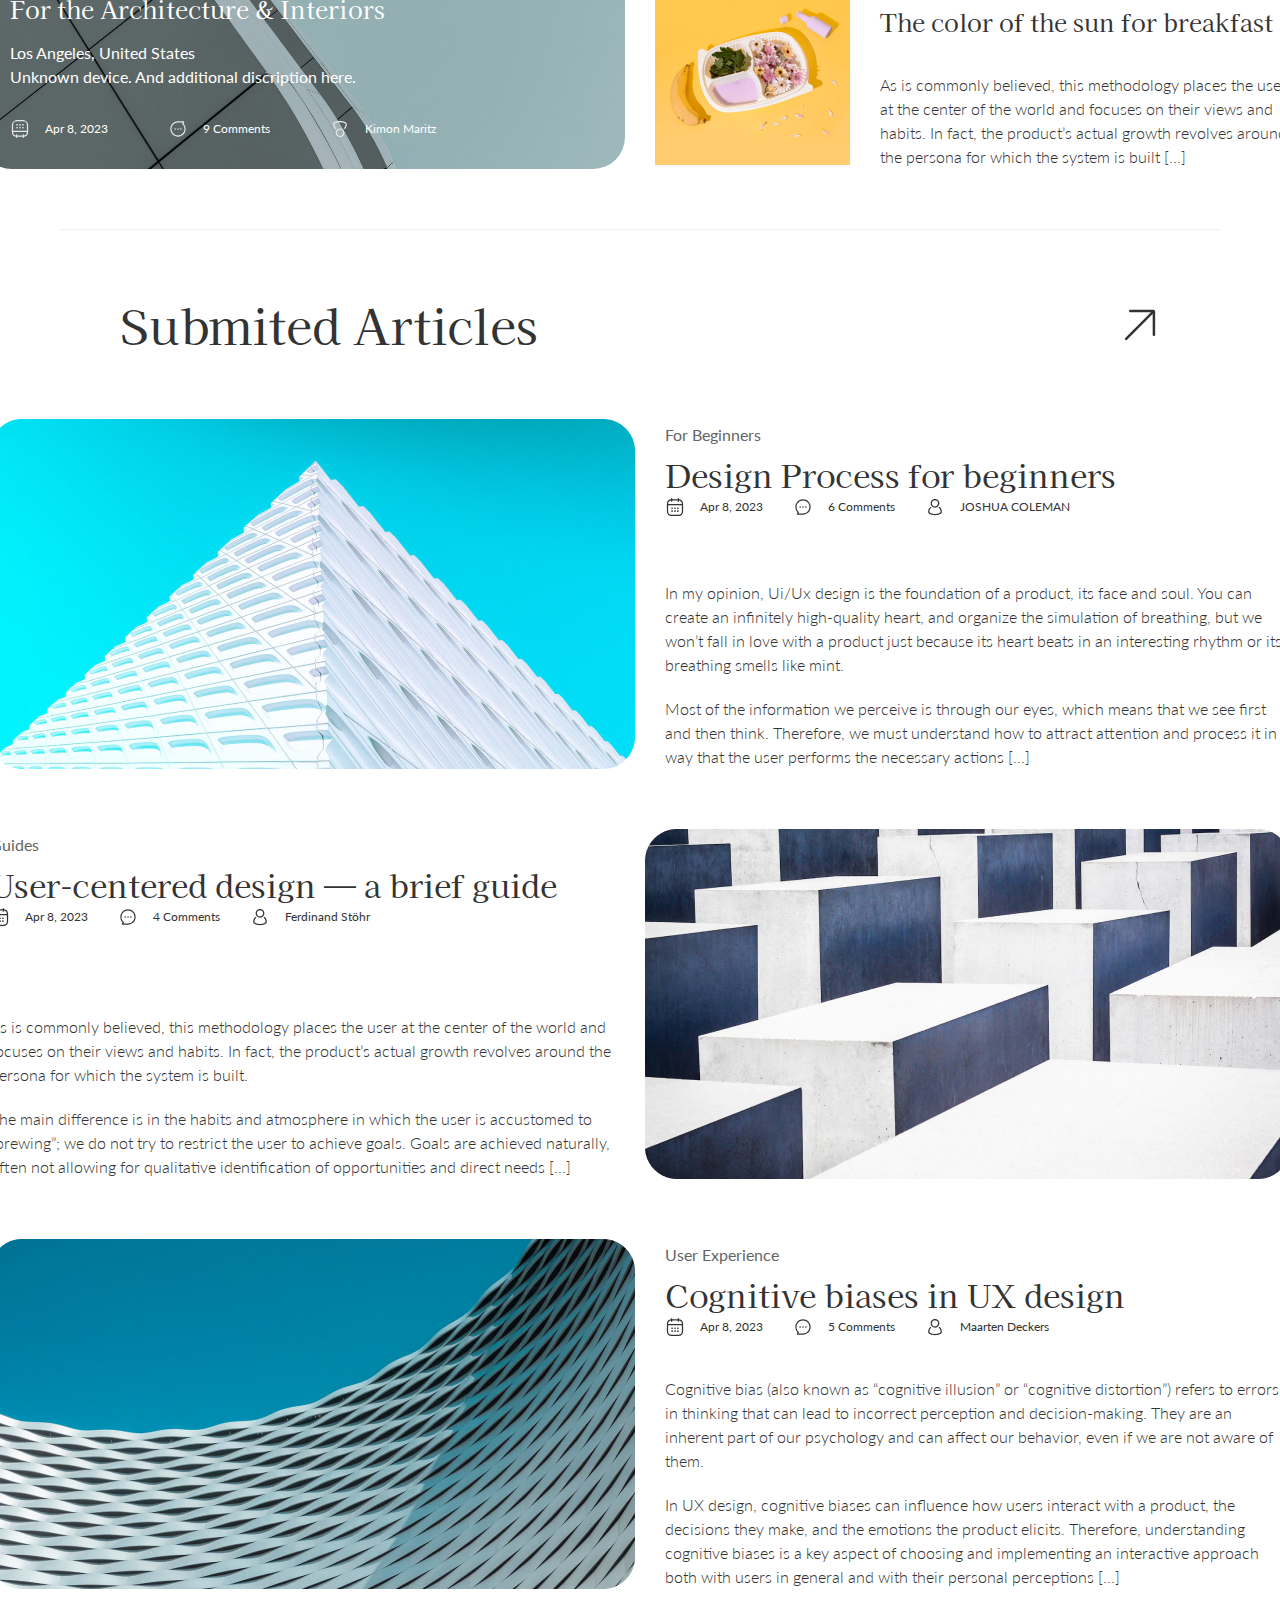
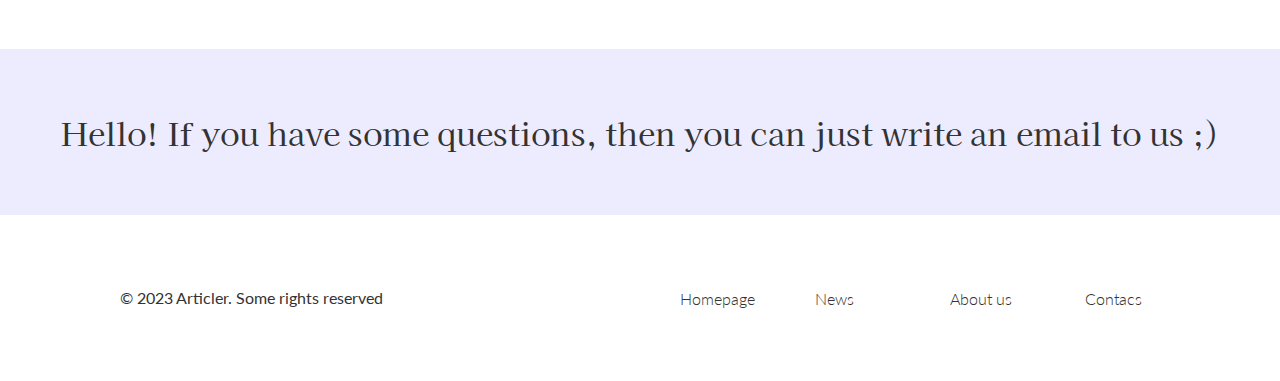
==== commit 15f8c713: "add: adding some css transition hover and html comments" ====
--- a/day-3/exercise-two/index.html
+++ b/day-3/exercise-two/index.html
@@ -150,7 +150,7 @@
           <nav class="article-navigation">
             <a href="#">All Categories</a>
             <a href="#">News</a>
-            <a href="#">personal Advices</a>
+            <a href="#">Personal Advices</a>
             <a href="#">Travel</a>
             <a href="#">Self-Development</a>
             <a href="#">Funny Situations</a>
@@ -317,6 +317,7 @@
 
       <!-- submited articles section -->
       <section class="submited-articles">
+        <!-- submited articles header -->
         <div class="submited-header">
           <h1>Submited Articles</h1>
           <img
@@ -324,6 +325,8 @@
             alt="up right arrow icon"
           />
         </div>
+
+        <!-- submited articles wrapper content -->
         <div class="submited-articles-wrapper">
           <div class="submited-grid-lists">
             <img
@@ -331,6 +334,8 @@
               src="./assets/images/big-card-image-2.jpg"
               alt="big card img 1"
             />
+
+            <!-- submited articles each content wrapper -->
             <div class="submited-grid-details-wrapper">
               <div class="grid-details">
                 <span>For Beginners</span>
@@ -482,6 +487,8 @@
           </div>
         </div>
       </section>
+
+      <!-- ask us some question section -->
       <section class="question-section">
         <h1>
           Hello! If you have some questions, then you can just write an email to
@@ -489,6 +496,8 @@
         </h1>
       </section>
     </main>
+
+    <!-- footer -->
     <footer>
       <div class="footer-trademark">
         <span>© 2023 Articler. Some rights reserved </span>
--- a/day-3/exercise-two/styles/header.css
+++ b/day-3/exercise-two/styles/header.css
@@ -24,6 +24,7 @@
   line-height: 19px;
   color: #333333;
   text-decoration: none;
+  transition: font-weight 0.05s;
 }
 
 .header-menu a:hover {
--- a/day-3/exercise-two/styles/articles.css
+++ b/day-3/exercise-two/styles/articles.css
@@ -20,6 +20,12 @@
   line-height: 24px;
   color: #333333;
   text-decoration: underline;
+  cursor: pointer;
+  transition: text-decoration 1s;
+}
+
+.article-navigation a:hover {
+  text-decoration: none;
 }
 
 /* Main article section */
--- a/day-3/exercise-two/styles/footer.css
+++ b/day-3/exercise-two/styles/footer.css
@@ -29,6 +29,7 @@
   line-height: 19px;
   color: #333333;
   cursor: pointer;
+  transition: font-weight 0.05s;
 }
 
 .footer-navigation a:hover {
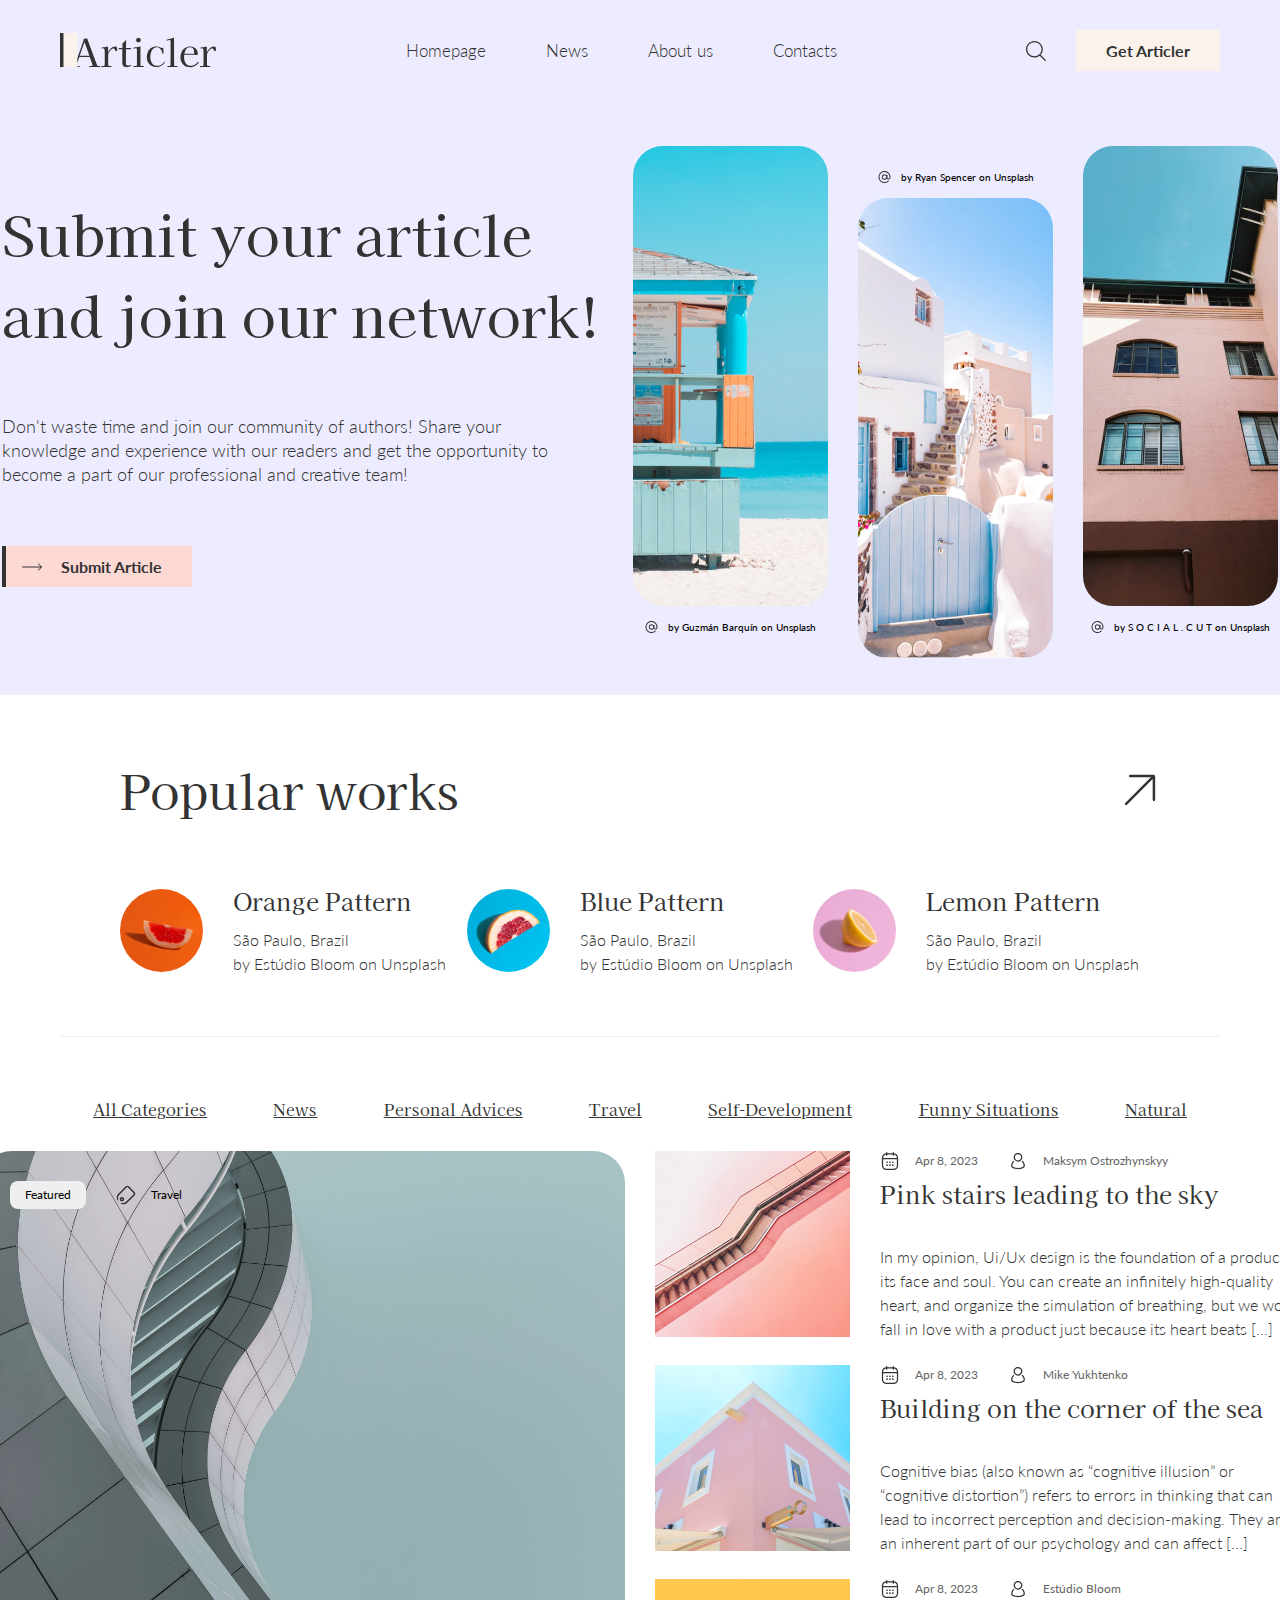
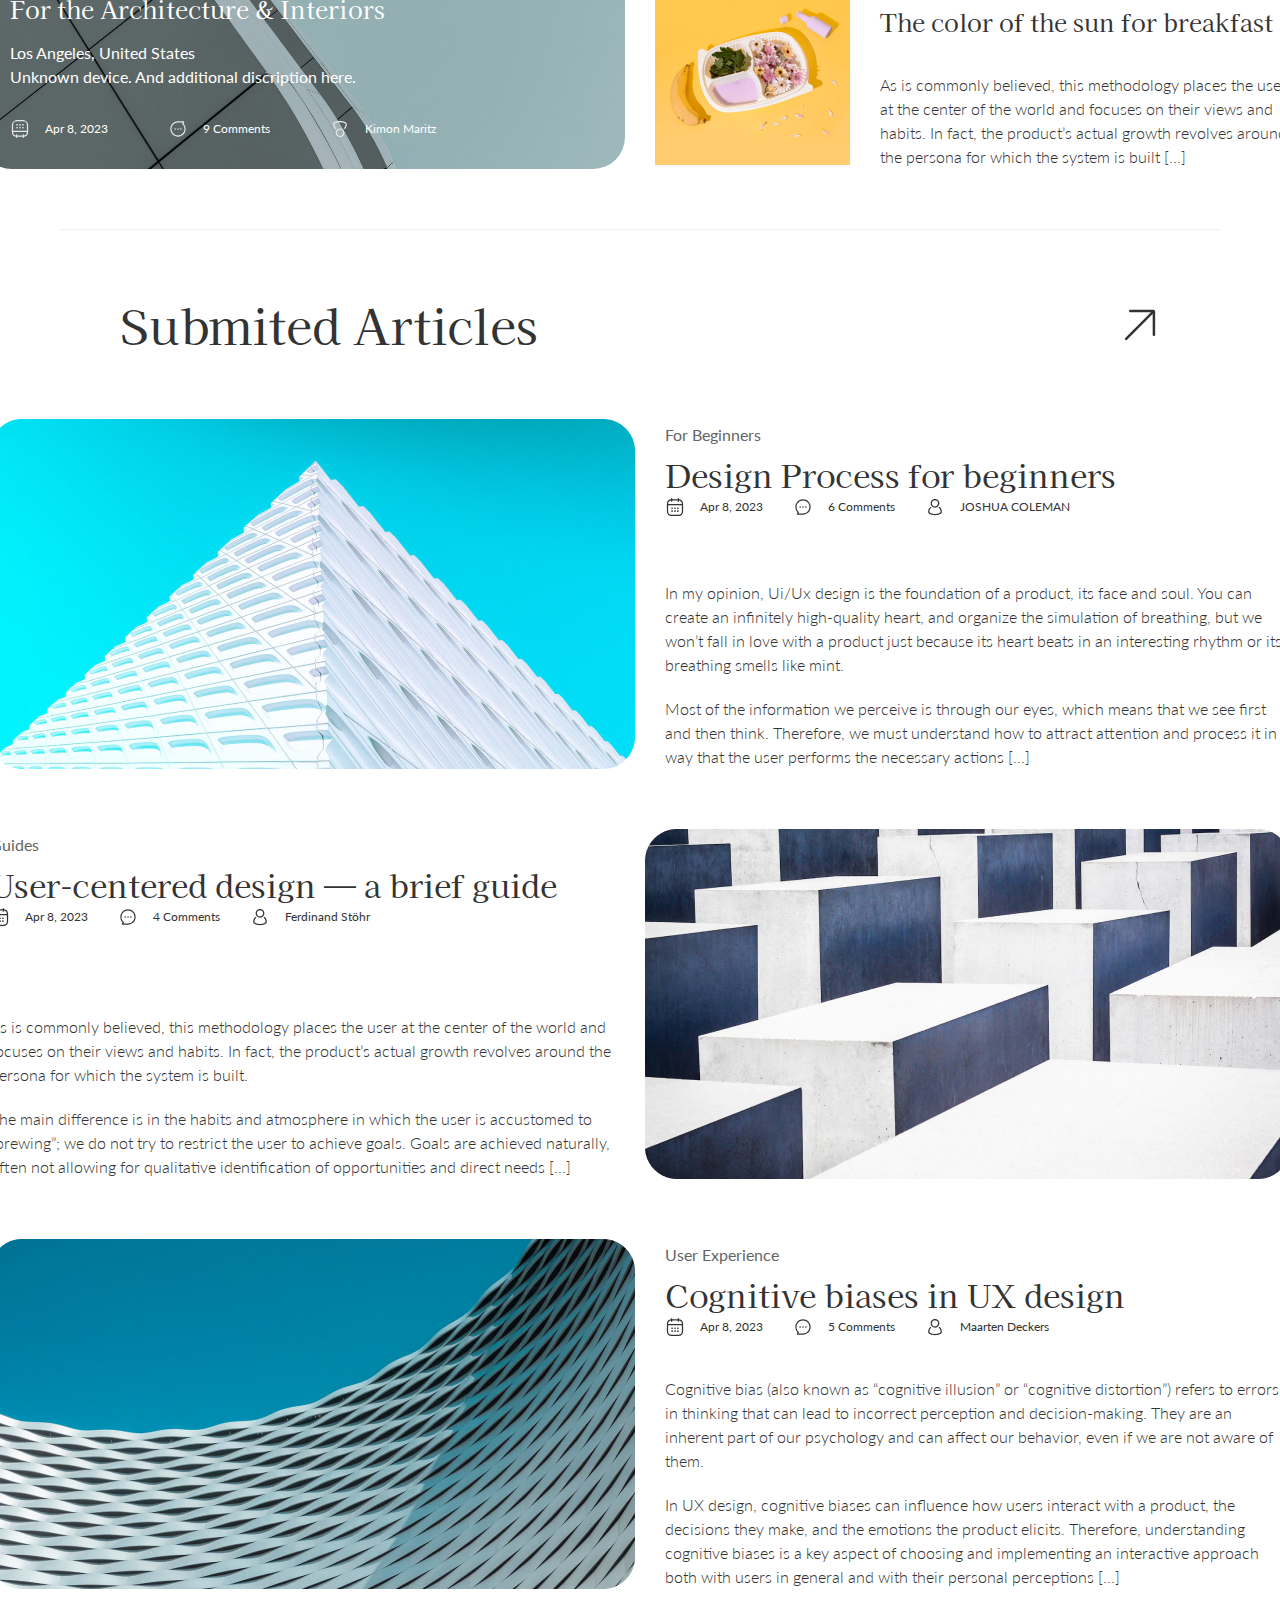
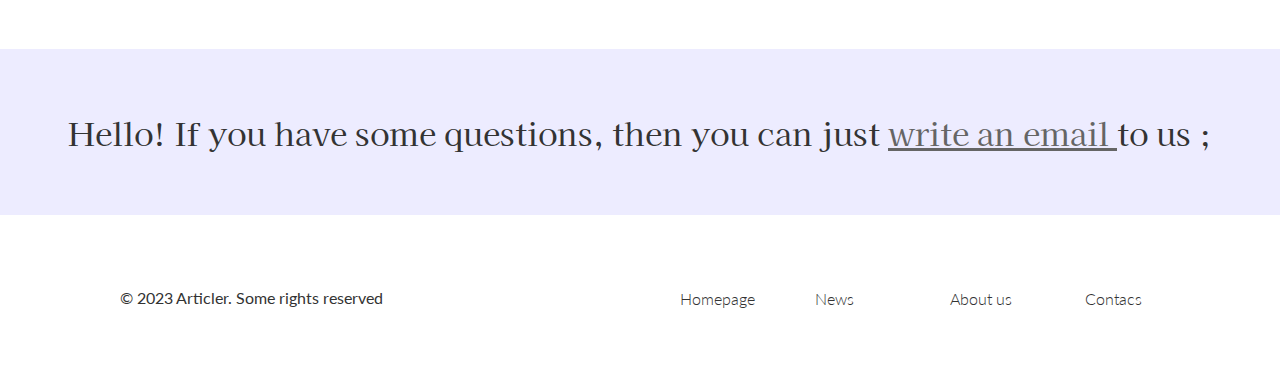
==== commit ea1675e8: "add: some styling for ask question section" ====
--- a/day-3/exercise-two/index.html
+++ b/day-3/exercise-two/index.html
@@ -489,10 +489,11 @@
       </section>
 
       <!-- ask us some question section -->
-      <section class="question-section">
+      <section class="ask-question">
         <h1>
-          Hello! If you have some questions, then you can just write an email to
-          us ;)
+          Hello! If you have some questions, then you can just
+          <a href=""> write an email </a>
+          to us ;
         </h1>
       </section>
     </main>
--- a/day-3/exercise-two/styles/question.css
+++ b/day-3/exercise-two/styles/question.css
@@ -1,4 +1,4 @@
-.question-section {
+.ask-question {
   height: 166px;
   background-color: #edecff;
   display: flex;
@@ -7,10 +7,19 @@
   margin: 60px 0 0 0;
 }
 
-.question-section h1 {
+.ask-question h1 {
   font-family: Kaisei Decol;
   font-size: 32px;
   line-height: 46px;
   font-weight: 400;
   color: #333333;
 }
+
+.ask-question h1 a {
+  font-family: Kaisei Decol;
+  font-size: 32px;
+  line-height: 46px;
+  font-weight: 400;
+  color: #656565;
+  text-decoration: underline;
+}
